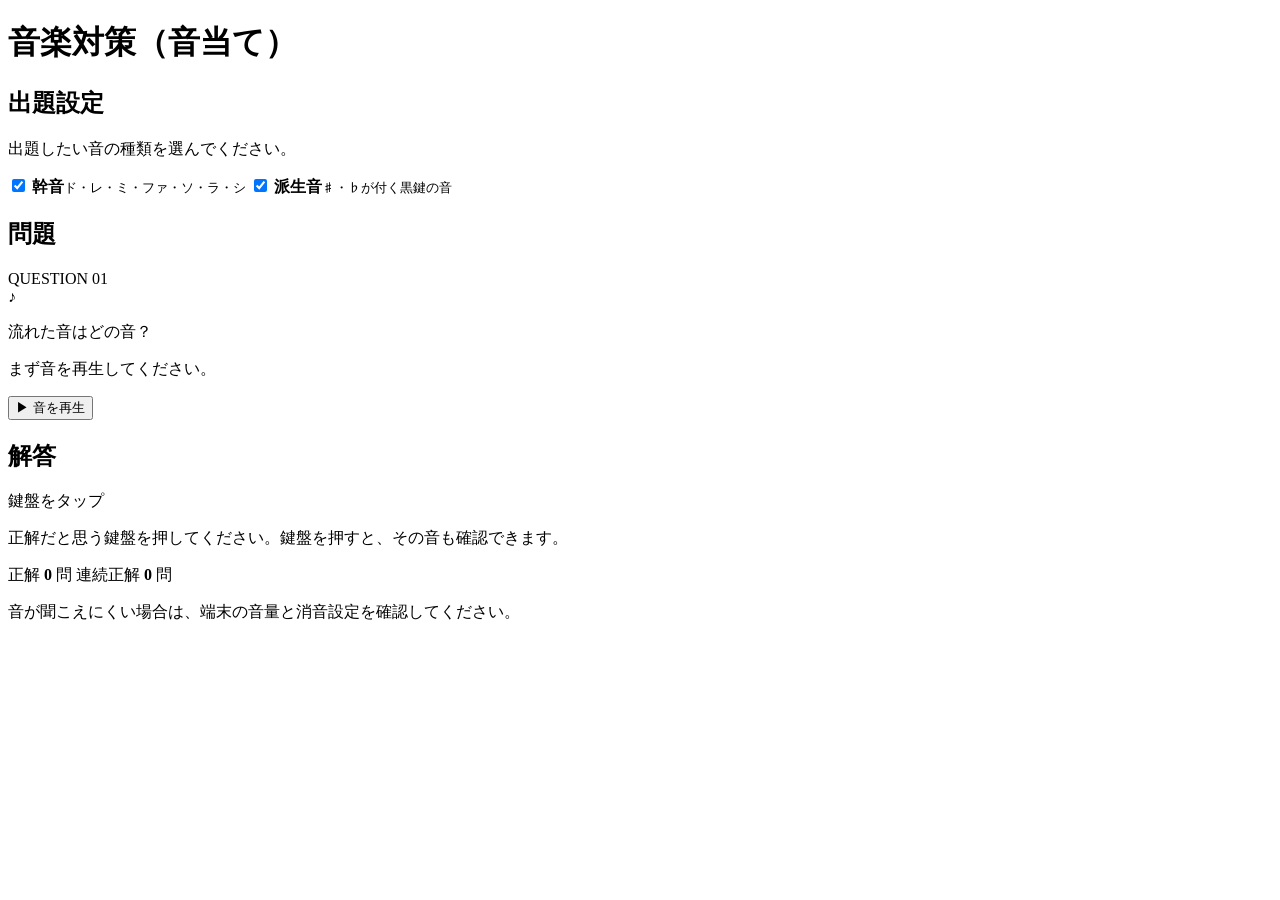
==== sound/index.html @ 27558600 "Add sound quiz index.html" ====
<!doctype html>
<html lang="ja">
<head>
  <meta charset="utf-8">
  <meta name="viewport" content="width=device-width, initial-scale=1">
  <meta name="theme-color" content="#e0f2fe">
  <meta name="description" content="再生された音をピアノ鍵盤で答える音当てクイズ。幹音と派生音を選んで練習できます。">
  <title>音当てクイズ | 音楽対策</title>
  <link rel="icon" type="image/svg+xml" href="data:image/svg+xml,%3Csvg xmlns='http://www.w3.org/2000/svg' viewBox='0 0 64 64'%3E%3Crect width='64' height='64' rx='16' fill='%235582e2'/%3E%3Cpath d='M20 14v35c0 7-12 7-12 0s12-8 12-3V20l30-6v28c0 7-12 7-12 0s12-8 12-3V9z' fill='white'/%3E%3C/svg%3E">
  <link rel="stylesheet" href="style.css">
  <script src="app.js" defer></script>
</head>
<body>
  <main class="container">
    <h1 class="title">音楽対策（音当て）</h1>

    <section class="card settings" aria-labelledby="settings-title">
      <h2 id="settings-title">出題設定</h2>
      <p class="setting-help">出題したい音の種類を選んでください。</p>
      <div class="check-grid">
        <label class="check-card">
          <input type="checkbox" id="natural-notes" checked>
          <span class="check-icon" aria-hidden="true"></span>
          <span><strong>幹音</strong><small>ド・レ・ミ・ファ・ソ・ラ・シ</small></span>
        </label>
        <label class="check-card">
          <input type="checkbox" id="accidental-notes" checked>
          <span class="check-icon" aria-hidden="true"></span>
          <span><strong>派生音</strong><small>♯・♭が付く黒鍵の音</small></span>
        </label>
      </div>
      <p class="setting-error" id="setting-error" role="alert" hidden>幹音または派生音を1つ以上選んでください。</p>
    </section>

    <section class="card quiz-card" aria-labelledby="question-title">
      <div class="card-heading">
        <h2 id="question-title">問題</h2>
        <span id="question-number">QUESTION 01</span>
      </div>
      <div class="sound-stage">
        <div class="sound-mark" aria-hidden="true">
          <span class="sound-wave wave-one"></span>
          <span class="sound-wave wave-two"></span>
          <span class="note-mark">♪</span>
        </div>
        <p class="sound-title">流れた音はどの音？</p>
        <p class="sound-caption" id="sound-caption">まず音を再生してください。</p>
        <button type="button" class="listen-button" id="play-button">
          <span class="play-icon" aria-hidden="true">▶</span>
          <span id="play-label">音を再生</span>
        </button>
      </div>
    </section>

    <section class="card answer-card" aria-labelledby="answer-title">
      <div class="card-heading">
        <h2 id="answer-title">解答</h2>
        <span>鍵盤をタップ</span>
      </div>
      <p class="answer-help">正解だと思う鍵盤を押してください。鍵盤を押すと、その音も確認できます。</p>
      <div class="piano-scroll">
        <div class="piano" id="piano" role="group" aria-label="回答用ピアノ鍵盤"></div>
      </div>
      <div class="feedback" id="feedback" role="status" aria-live="polite" hidden></div>
      <button type="button" class="next-button" id="next-button" hidden>次の問題へ</button>
    </section>

    <div class="score" aria-label="成績">
      <span>正解 <strong id="correct-count">0</strong> 問</span>
      <span>連続正解 <strong id="streak-count">0</strong> 問</span>
    </div>
    <p class="footnote">音が聞こえにくい場合は、端末の音量と消音設定を確認してください。</p>
  </main>
</body>
</html>
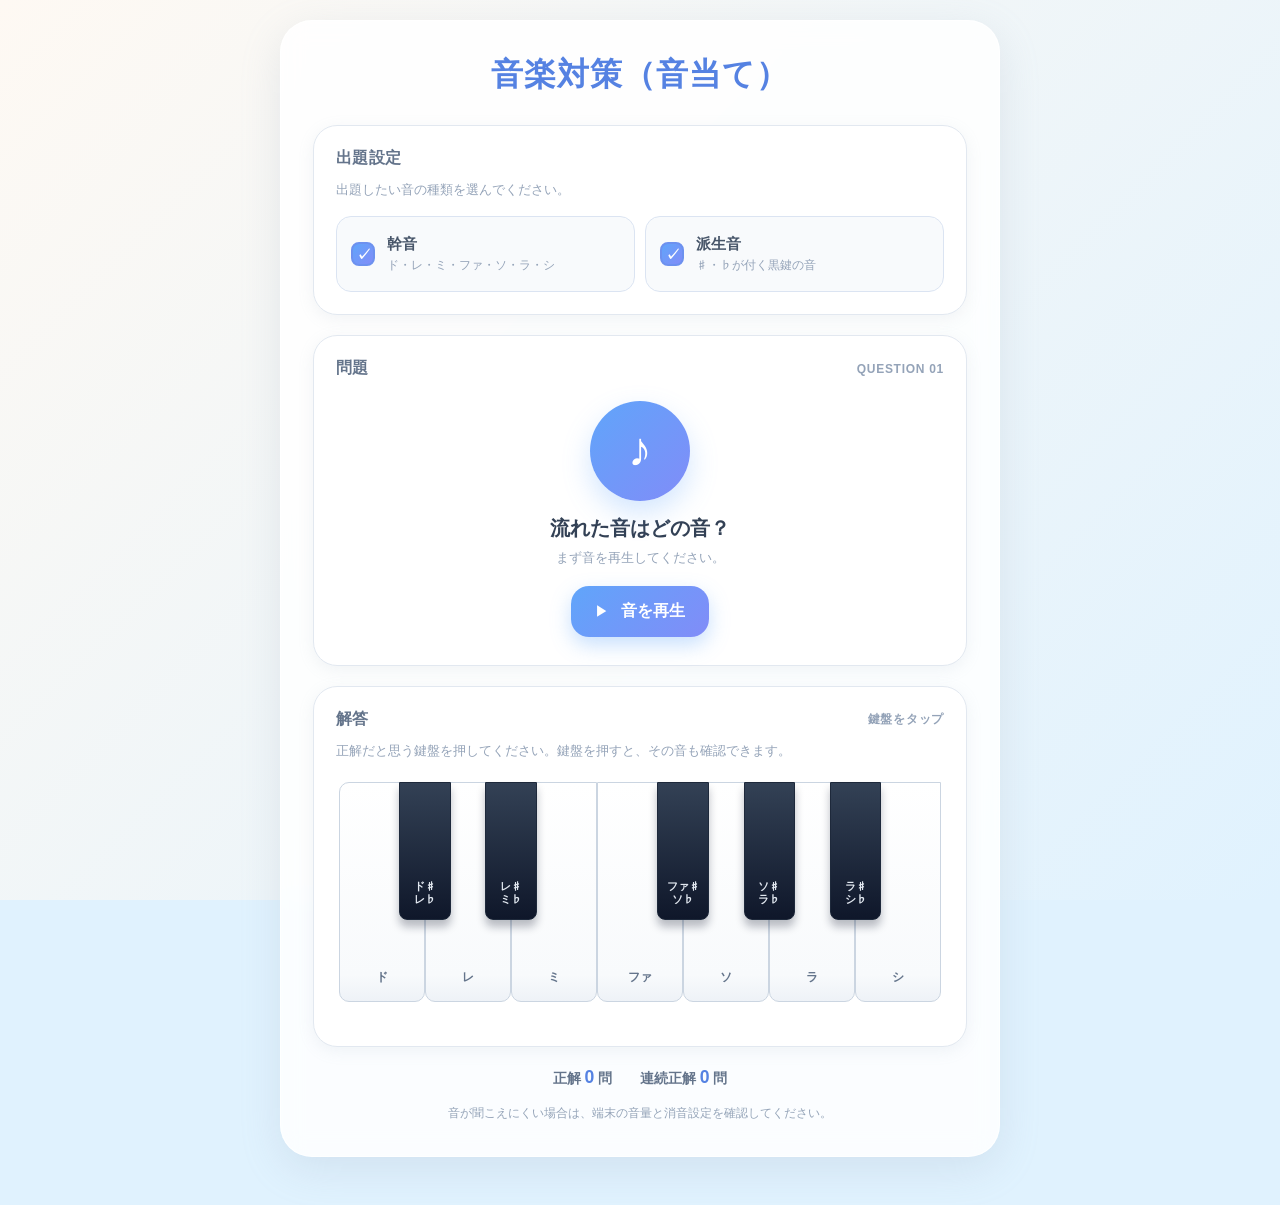
==== commit 4deda165: "Refresh sound quiz script after answer playback update" ====
--- a/sound/index.html
+++ b/sound/index.html
@@ -8,7 +8,7 @@
   <title>音当てクイズ | 音楽対策</title>
   <link rel="icon" type="image/svg+xml" href="data:image/svg+xml,%3Csvg xmlns='http://www.w3.org/2000/svg' viewBox='0 0 64 64'%3E%3Crect width='64' height='64' rx='16' fill='%235582e2'/%3E%3Cpath d='M20 14v35c0 7-12 7-12 0s12-8 12-3V20l30-6v28c0 7-12 7-12 0s12-8 12-3V9z' fill='white'/%3E%3C/svg%3E">
   <link rel="stylesheet" href="style.css">
-  <script src="app.js" defer></script>
+  <script src="app.js?v=2" defer></script>
 </head>
 <body>
   <main class="container">
--- a/sound/style.css
+++ b/sound/style.css
@@ -0,0 +1,13 @@
+*{box-sizing:border-box}
+:root{font-family:"Segoe UI","Hiragino Sans","Yu Gothic",sans-serif;color:#334155;background:#e0f2fe}
+body{margin:0;min-height:100vh;display:flex;justify-content:center;align-items:flex-start;padding:20px 0 48px;background:linear-gradient(135deg,#fef9f3 0%,#e0f2fe 100%);background-attachment:fixed}
+button,input{font:inherit}button{touch-action:manipulation}button:focus-visible,input:focus-visible+*{outline:3px solid #315fc5;outline-offset:3px}[hidden]{display:none!important}
+.container{width:min(92%,720px);padding:32px;background:rgba(255,255,255,.85);border:1px solid rgba(255,255,255,.8);border-radius:32px;box-shadow:0 12px 40px rgba(148,163,184,.2);backdrop-filter:blur(12px)}
+.title{margin:0 0 28px;text-align:center;color:#5582e2;font-size:2rem;font-weight:800;letter-spacing:.03em}
+.card{margin-bottom:20px;padding:22px;background:#fff;border:1px solid #e2e8f0;border-radius:24px;box-shadow:0 4px 16px rgba(148,163,184,.12)}
+.card h2{margin:0;color:#64748b;font-size:1rem;letter-spacing:.03em}.card-heading{display:flex;align-items:center;justify-content:space-between;gap:12px}.card-heading span{color:#94a3b8;font-size:.75rem;font-weight:700;letter-spacing:.06em}
+.setting-help,.answer-help{margin:10px 0 16px;color:#94a3b8;font-size:.82rem;line-height:1.6}.check-grid{display:grid;grid-template-columns:1fr 1fr;gap:10px}.check-card{position:relative;display:flex;align-items:center;gap:12px;min-height:76px;padding:14px;border:1px solid #dbe4f2;border-radius:15px;background:#f8fafc;cursor:pointer;transition:border-color .15s ease,box-shadow .15s ease,transform .15s ease}.check-card:hover{border-color:#818cf8;box-shadow:0 4px 12px rgba(96,165,250,.15);transform:translateY(-1px)}.check-card input{position:absolute;opacity:0;pointer-events:none}.check-icon{width:24px;height:24px;flex:0 0 auto;border:2px solid #cbd5e1;border-radius:8px;background:#fff}.check-card input:checked~.check-icon{display:grid;place-items:center;border-color:#6d91ef;background:linear-gradient(135deg,#60a5fa,#818cf8)}.check-card input:checked~.check-icon::after{content:"✓";color:#fff;font-size:15px;font-weight:800}.check-card strong,.check-card small{display:block}.check-card strong{color:#475569;font-size:.94rem}.check-card small{margin-top:4px;color:#94a3b8;font-size:.72rem}.setting-error{margin:12px 0 0;color:#c55a43;font-size:.8rem;font-weight:600}
+.sound-stage{display:flex;flex-direction:column;align-items:center;padding:22px 12px 6px}.sound-mark{position:relative;width:100px;height:100px;display:grid;place-items:center;margin-bottom:13px;border-radius:50%;color:#fff;background:linear-gradient(135deg,#60a5fa,#818cf8);box-shadow:0 12px 28px rgba(96,165,250,.28)}.note-mark{font-family:Georgia,serif;font-size:48px;transform:translateY(-2px)}.sound-wave{position:absolute;inset:-10px;border:2px solid rgba(129,140,248,.26);border-radius:50%;opacity:0}.sound-mark.playing .sound-wave{animation:ripple 1.15s ease-out}.sound-mark.playing .wave-two{animation-delay:.22s}@keyframes ripple{0%{opacity:.7;transform:scale(.85)}100%{opacity:0;transform:scale(1.38)}}.sound-title{margin:0;color:#334155;font-size:1.28rem;font-weight:750}.sound-caption{min-height:1.5em;margin:7px 0 17px;color:#94a3b8;font-size:.82rem}.listen-button,.next-button{border:0;border-radius:18px;padding:15px 24px;color:#fff;font-weight:700;cursor:pointer;background:linear-gradient(135deg,#60a5fa,#818cf8);box-shadow:0 8px 20px rgba(96,165,250,.35);transition:transform .15s ease,opacity .15s ease}.listen-button:hover,.next-button:hover{transform:translateY(-2px);opacity:.96}.listen-button:active,.next-button:active{transform:scale(.98)}.play-icon{margin-right:8px;font-size:.8rem}
+.piano-scroll{overflow-x:auto;padding:5px 3px 12px}.piano{position:relative;width:min(100%,620px);min-width:520px;height:230px;margin:auto;display:flex;isolation:isolate}.key{position:relative;border:1px solid #cbd5e1;cursor:pointer;transition:background .1s ease,transform .1s ease}.white-key{height:220px;flex:1;padding:0 0 15px;display:flex;align-items:flex-end;justify-content:center;border-radius:0 0 10px 10px;background:linear-gradient(180deg,#fff 0%,#f8fafc 88%,#eef2f7 100%);color:#64748b;font-size:.78rem;font-weight:700}.white-key:first-child{border-radius:10px 0 10px 10px}.white-key:last-child{border-radius:0 10px 10px 10px}.white-key:hover:not(:disabled),.white-key.active{background:#eaf2ff}.black-key{position:absolute;z-index:2;top:0;width:8.6%;height:138px;padding:0 3px 12px;display:flex;align-items:flex-end;justify-content:center;border-color:#1e293b;border-radius:0 0 8px 8px;background:linear-gradient(180deg,#334155,#0f172a);color:#e2e8f0;font-size:.66rem;font-weight:700;line-height:1.25;text-align:center;box-shadow:0 7px 9px rgba(15,23,42,.28)}.black-key:hover:not(:disabled),.black-key.active{background:linear-gradient(180deg,#6286e8,#4f61c8)}.black-key[data-pitch="1"]{left:10%}.black-key[data-pitch="3"]{left:24.3%}.black-key[data-pitch="6"]{left:52.9%}.black-key[data-pitch="8"]{left:67.2%}.black-key[data-pitch="10"]{left:81.5%}.key:disabled{cursor:default}.key.correct{box-shadow:inset 0 0 0 4px #54b889;background:#e7f7ee;color:#22734c}.black-key.correct{background:#31825d;color:#fff}.key.incorrect{box-shadow:inset 0 0 0 4px #e58d7b;background:#fff0ed;color:#a64e3f}.black-key.incorrect{background:#a64e3f;color:#fff}
+.feedback{margin-top:10px;padding:15px 17px;border:1px solid #a1d8ba;border-radius:15px;background:#e8f6ee;color:#26704d;font-size:.88rem;line-height:1.7}.feedback.wrong{border-color:#f0c4a3;background:#fff5ef;color:#8b5737}.feedback strong{display:block;font-size:1rem}.next-button{width:100%;margin-top:16px}.score{display:flex;justify-content:center;gap:28px;color:#64748b;font-size:.86rem;font-weight:600}.score strong{color:#5582e2;font-size:1.1rem}.footnote{margin:15px 0 0;text-align:center;color:#94a3b8;font-size:.78rem;line-height:1.7}
+@media(max-width:600px){body{padding:12px 0 30px}.container{padding:20px}.title{margin-bottom:22px;font-size:1.5rem}.card{padding:19px;border-radius:22px}.check-grid{grid-template-columns:1fr}.sound-stage{padding-top:18px}.sound-mark{width:88px;height:88px}.piano{min-width:470px;height:210px}.white-key{height:200px}.black-key{height:126px;font-size:.61rem}.score{gap:18px}}
